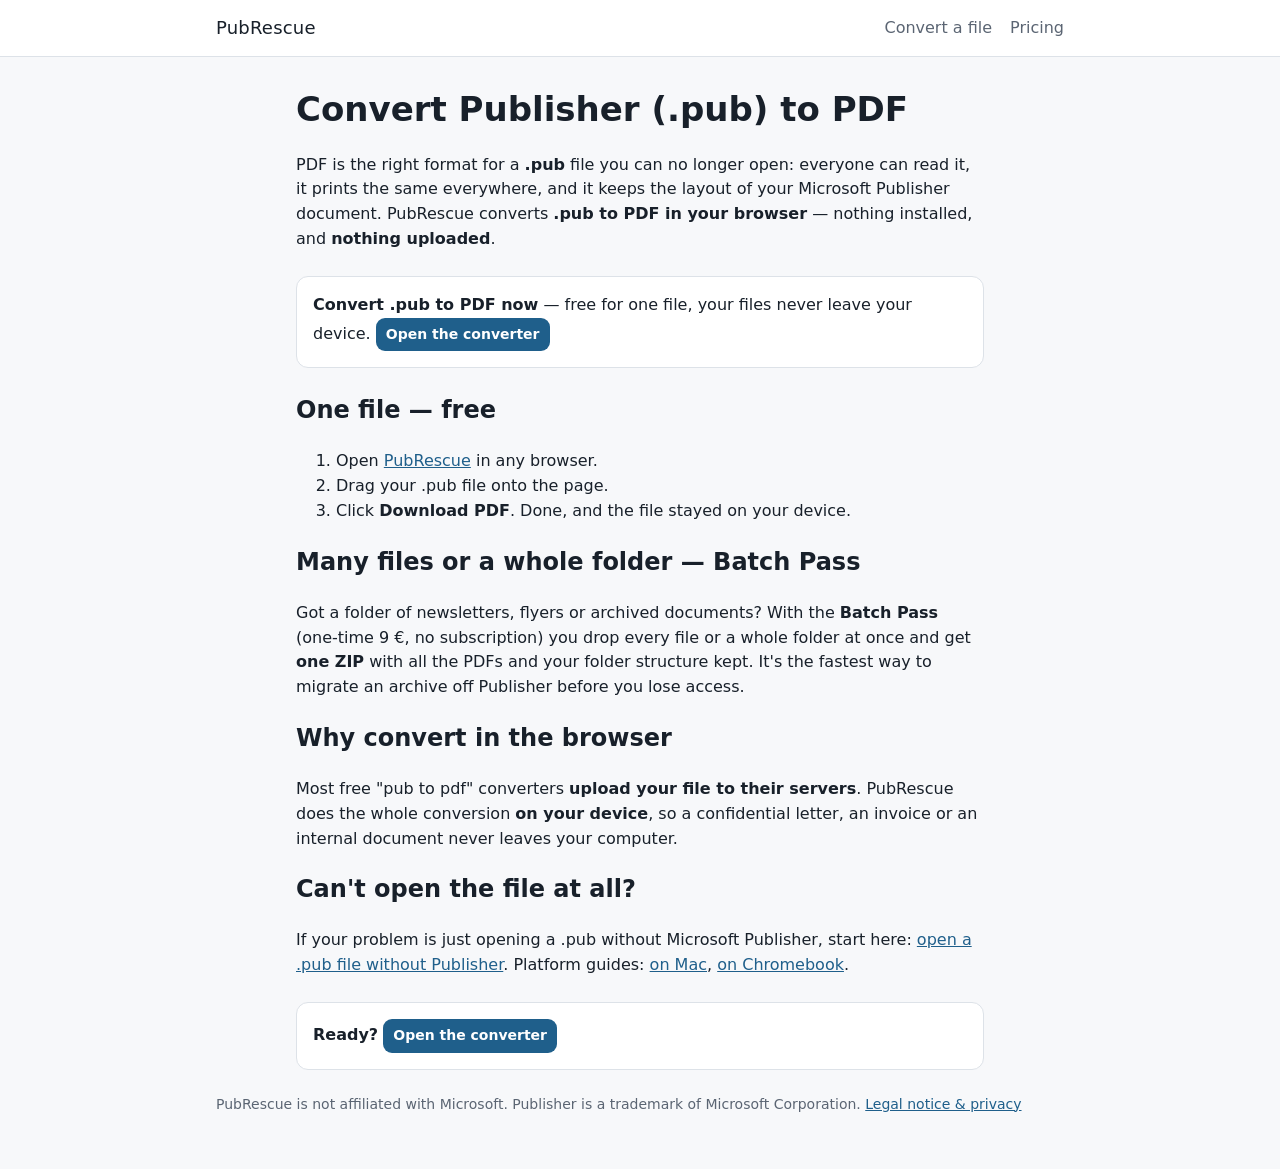
==== convert-publisher-to-pdf.html @ 027fb385 "Ajoute 2 pages SEO anglaises (open .pub without Publisher, convert to PDF free/bulk) + sitemap + lie" ====
<!doctype html>
<html lang="en">
<head>
<meta charset="utf-8">
<meta name="viewport" content="width=device-width, initial-scale=1">
<title>Convert Publisher (.pub) to PDF — Free, and in Bulk</title>
<meta name="description" content="Convert Microsoft Publisher .pub files to PDF in your browser. One file is free; convert many files or whole folders at once with the Batch Pass. Nothing is uploaded — the conversion is local.">
<link rel="canonical" href="https://ycmmm-hub.github.io/pubrescue/convert-publisher-to-pdf.html">
<link rel="icon" href="icons/icon-192.png">
<link rel="stylesheet" href="css/app.css">
<meta property="og:title" content="Convert Publisher (.pub) to PDF — free and in bulk">
<meta property="og:description" content="Convert .pub files to PDF in your browser. One file free, whole folders with the Batch Pass. Nothing uploaded.">
<meta property="og:type" content="website">
<meta property="og:url" content="https://ycmmm-hub.github.io/pubrescue/convert-publisher-to-pdf.html">
<script type="application/ld+json">
{
  "@context": "https://schema.org",
  "@graph": [
    {
      "@type": "HowTo",
      "name": "Convert Publisher to PDF",
      "description": "Convert a Microsoft Publisher (.pub) file to PDF in the browser, one file for free or many at once with the Batch Pass.",
      "totalTime": "PT1M",
      "step": [
        { "@type": "HowToStep", "position": 1, "name": "Open PubRescue", "text": "Open PubRescue in any browser." },
        { "@type": "HowToStep", "position": 2, "name": "Drop your .pub files", "text": "Drag one file, several files, or a whole folder onto the page." },
        { "@type": "HowToStep", "position": 3, "name": "Get your PDFs", "text": "Download a single PDF for free, or one ZIP with every PDF and the folder structure kept, with the Batch Pass." }
      ]
    },
    {
      "@type": "FAQPage",
      "mainEntity": [
        { "@type": "Question", "name": "How do I convert a Publisher file to PDF?", "acceptedAnswer": { "@type": "Answer", "text": "Open PubRescue, drop the .pub file, and download the PDF. It runs in your browser — no Publisher and no install needed." } },
        { "@type": "Question", "name": "Can I convert .pub to PDF for free?", "acceptedAnswer": { "@type": "Answer", "text": "Yes. Converting one file at a time is free. For several files or whole folders at once, the Batch Pass is a one-time 9 euro purchase, no subscription." } },
        { "@type": "Question", "name": "Can I convert many .pub files in bulk?", "acceptedAnswer": { "@type": "Answer", "text": "Yes. With the Batch Pass you can drop several files or a whole folder and get one ZIP that keeps your folder structure." } },
        { "@type": "Question", "name": "Are my files uploaded?", "acceptedAnswer": { "@type": "Answer", "text": "No. The conversion is local, inside your browser. Your files never leave your device." } }
      ]
    }
  ]
}
</script>
</head>
<body>
<header class="top"><div class="wrap"><a class="logo" href="index.html" style="text-decoration:none;color:inherit">PubRescue</a><nav><a href="index.html#tool">Convert a file</a><a href="index.html#pricing">Pricing</a></nav></div></header>
<main class="wrap article">
<h1>Convert Publisher (.pub) to PDF</h1>
<p>PDF is the right format for a <b>.pub</b> file you can no longer open: everyone can read it, it prints the same everywhere, and it keeps the layout of your Microsoft&nbsp;Publisher document. PubRescue converts <b>.pub to PDF in your browser</b> — nothing installed, and <b>nothing uploaded</b>.</p>

<div class="cta"><b>Convert .pub to PDF now</b> — free for one file, your files never leave your device. <a class="btn small" href="index.html#tool">Open the converter</a></div>

<h2>One file — free</h2>
<ol>
<li>Open <a href="index.html">PubRescue</a> in any browser.</li>
<li>Drag your .pub file onto the page.</li>
<li>Click <b>Download PDF</b>. Done, and the file stayed on your device.</li>
</ol>

<h2>Many files or a whole folder — Batch Pass</h2>
<p>Got a folder of newsletters, flyers or archived documents? With the <b>Batch&nbsp;Pass</b> (one-time 9&nbsp;€, no subscription) you drop every file or a whole folder at once and get <b>one ZIP</b> with all the PDFs and your folder structure kept. It's the fastest way to migrate an archive off Publisher before you lose access.</p>

<h2>Why convert in the browser</h2>
<p>Most free "pub to pdf" converters <b>upload your file to their servers</b>. PubRescue does the whole conversion <b>on your device</b>, so a confidential letter, an invoice or an internal document never leaves your computer.</p>

<h2>Can't open the file at all?</h2>
<p>If your problem is just opening a .pub without Microsoft Publisher, start here: <a href="open-pub-file-without-publisher.html">open a .pub file without Publisher</a>. Platform guides: <a href="open-pub-file-on-mac.html">on Mac</a>, <a href="open-pub-file-on-chromebook.html">on Chromebook</a>.</p>

<div class="cta"><b>Ready?</b> <a class="btn small" href="index.html#tool">Open the converter</a></div>
</main>
<footer class="wrap foot"><p>PubRescue is not affiliated with Microsoft. Publisher is a trademark of Microsoft Corporation. <a href="legal.html">Legal notice &amp; privacy</a></p></footer>
<script type="module" src="js/track.js"></script>
</body>
</html>
---- css/app.css ----
[hidden] { display: none !important; }
:root {
  --bg: #f7f8fa; --surface: #ffffff; --text: #18202a; --muted: #5b6573; --line: #dde2e8;
  --accent: #1f5f8b; --accent-ink: #ffffff; --ok: #1d7a46; --err: #b3261e; --drop: #eef4f9;
}
@media (prefers-color-scheme: dark) {
  :root:not([data-theme="light"]) {
    --bg: #111418; --surface: #1a1f25; --text: #e7ebf0; --muted: #9aa5b1; --line: #2c333b;
    --accent: #5fa8dc; --accent-ink: #0b1620; --ok: #59c38a; --err: #ff8a80; --drop: #16232e;
  }
}
:root[data-theme="dark"] {
  --bg: #111418; --surface: #1a1f25; --text: #e7ebf0; --muted: #9aa5b1; --line: #2c333b;
  --accent: #5fa8dc; --accent-ink: #0b1620; --ok: #59c38a; --err: #ff8a80; --drop: #16232e;
}
* { box-sizing: border-box; }
body { margin: 0; background: var(--bg); color: var(--text); font: 16px/1.55 system-ui, -apple-system, "Segoe UI", Roboto, sans-serif; }
.wrap { max-width: 880px; margin: 0 auto; padding: 0 16px; }
a { color: var(--accent); }
.top { background: var(--surface); border-bottom: 1px solid var(--line); }
.top .wrap { display: flex; align-items: center; justify-content: space-between; height: 56px; }
.top nav a { margin-left: 18px; text-decoration: none; color: var(--muted); }
.logo { font-size: 18px; letter-spacing: .2px; }
.hero h1 { font-size: clamp(26px, 5vw, 38px); line-height: 1.15; margin: 36px 0 12px; }
.lead { font-size: 18px; color: var(--muted); margin: 0 0 24px; }
.tool { background: var(--surface); border: 1px solid var(--line); border-radius: 14px; padding: 18px; }
.drop { display: flex; flex-direction: column; align-items: center; justify-content: center; gap: 4px; min-height: 160px;
  border: 2px dashed var(--accent); border-radius: 12px; background: var(--drop); cursor: pointer; text-align: center; padding: 16px; }
.drop.over { filter: brightness(.95); }
.drop-title { font-weight: 600; font-size: 18px; }
.drop-sub { color: var(--muted); }
.tool-actions { display: flex; flex-wrap: wrap; gap: 10px; margin-top: 12px; }
.btn { display: inline-block; border: 0; border-radius: 9px; padding: 10px 16px; background: var(--accent); color: var(--accent-ink);
  font: inherit; font-weight: 600; text-decoration: none; cursor: pointer; }
.btn.ghost { background: transparent; color: var(--accent); border: 1px solid var(--accent); }
.btn.small { padding: 6px 10px; font-size: 14px; }
.link { background: none; border: 0; color: var(--accent); cursor: pointer; font: inherit; padding: 8px 0; text-decoration: underline; }
.summary { color: var(--muted); margin: 12px 0 0; }
.files { list-style: none; padding: 0; margin: 8px 0 0; }
.file { display: grid; grid-template-columns: 1fr auto auto; gap: 4px 12px; align-items: center; padding: 10px 0; border-top: 1px solid var(--line); }
.file .name { font-weight: 600; overflow-wrap: anywhere; }
.file .meta { grid-column: 1; grid-row: 2; color: var(--muted); font-size: 14px; }
.file .status { font-size: 14px; color: var(--muted); }
.file.done .status { color: var(--ok); }
.file.error .status { color: var(--err); }
.file .btn { grid-column: 3; grid-row: 1 / span 2; }
.ok-msg { color: var(--ok); margin: 8px 0 0; }
section { margin: 40px 0; }
.steps li { margin: 6px 0; }
.plans { display: grid; grid-template-columns: repeat(auto-fit, minmax(240px, 1fr)); gap: 16px; }
.plan { background: var(--surface); border: 1px solid var(--line); border-radius: 14px; padding: 18px; }
.plan.featured { border: 2px solid var(--accent); }
.plan h3 { margin: 0; }
.amount { font-size: 30px; font-weight: 700; margin: 6px 0; }
.amount small { font-size: 15px; color: var(--muted); font-weight: 400; }
.plan ul { padding-left: 18px; }
.faq details { background: var(--surface); border: 1px solid var(--line); border-radius: 10px; padding: 12px 14px; margin: 8px 0; }
.faq summary { cursor: pointer; font-weight: 600; }
.foot { color: var(--muted); font-size: 14px; padding-bottom: 40px; }
.modal { position: fixed; inset: 0; background: rgba(0, 0, 0, .45); display: flex; align-items: center; justify-content: center; padding: 16px; }
.modal[hidden] { display: none; }
.card { background: var(--surface); border-radius: 14px; padding: 22px; max-width: 460px; width: 100%; }
.card h2 { margin-top: 0; }
.row { display: flex; gap: 8px; margin-top: 6px; }
.row input { flex: 1; min-width: 0; padding: 10px; border: 1px solid var(--line); border-radius: 9px; background: var(--bg); color: var(--text); font: inherit; }
.code-msg { min-height: 1.4em; font-size: 14px; }
@media (max-width: 520px) {
  .top nav a { margin-left: 10px; font-size: 14px; }
  .file { grid-template-columns: 1fr auto; }
  .file .btn { grid-column: 1 / -1; grid-row: auto; justify-self: start; }
}
.promises { list-style: none; padding: 0; margin: 0 0 22px; }
.promises li { padding-left: 26px; position: relative; margin: 6px 0; }
.promises li::before { content: "✓"; position: absolute; left: 0; color: var(--ok); font-weight: 700; }
.example { display: grid; grid-template-columns: 1fr 260px; gap: 20px; align-items: start; }
.example figure { margin: 0; }
.example img { width: 100%; height: auto; border: 1px solid var(--line); border-radius: 8px; background: #fff; }
.example figcaption { color: var(--muted); font-size: 14px; margin-top: 6px; }
.specs li, .guides li { margin: 6px 0; }
.article { max-width: 720px; }
.article h1 { font-size: clamp(26px, 5vw, 34px); line-height: 1.2; margin-top: 32px; }
.cta { background: var(--surface); border: 1px solid var(--line); border-radius: 12px; padding: 16px; margin: 24px 0; }
@media (max-width: 640px) { .example { grid-template-columns: 1fr; } .example figure { max-width: 260px; } }
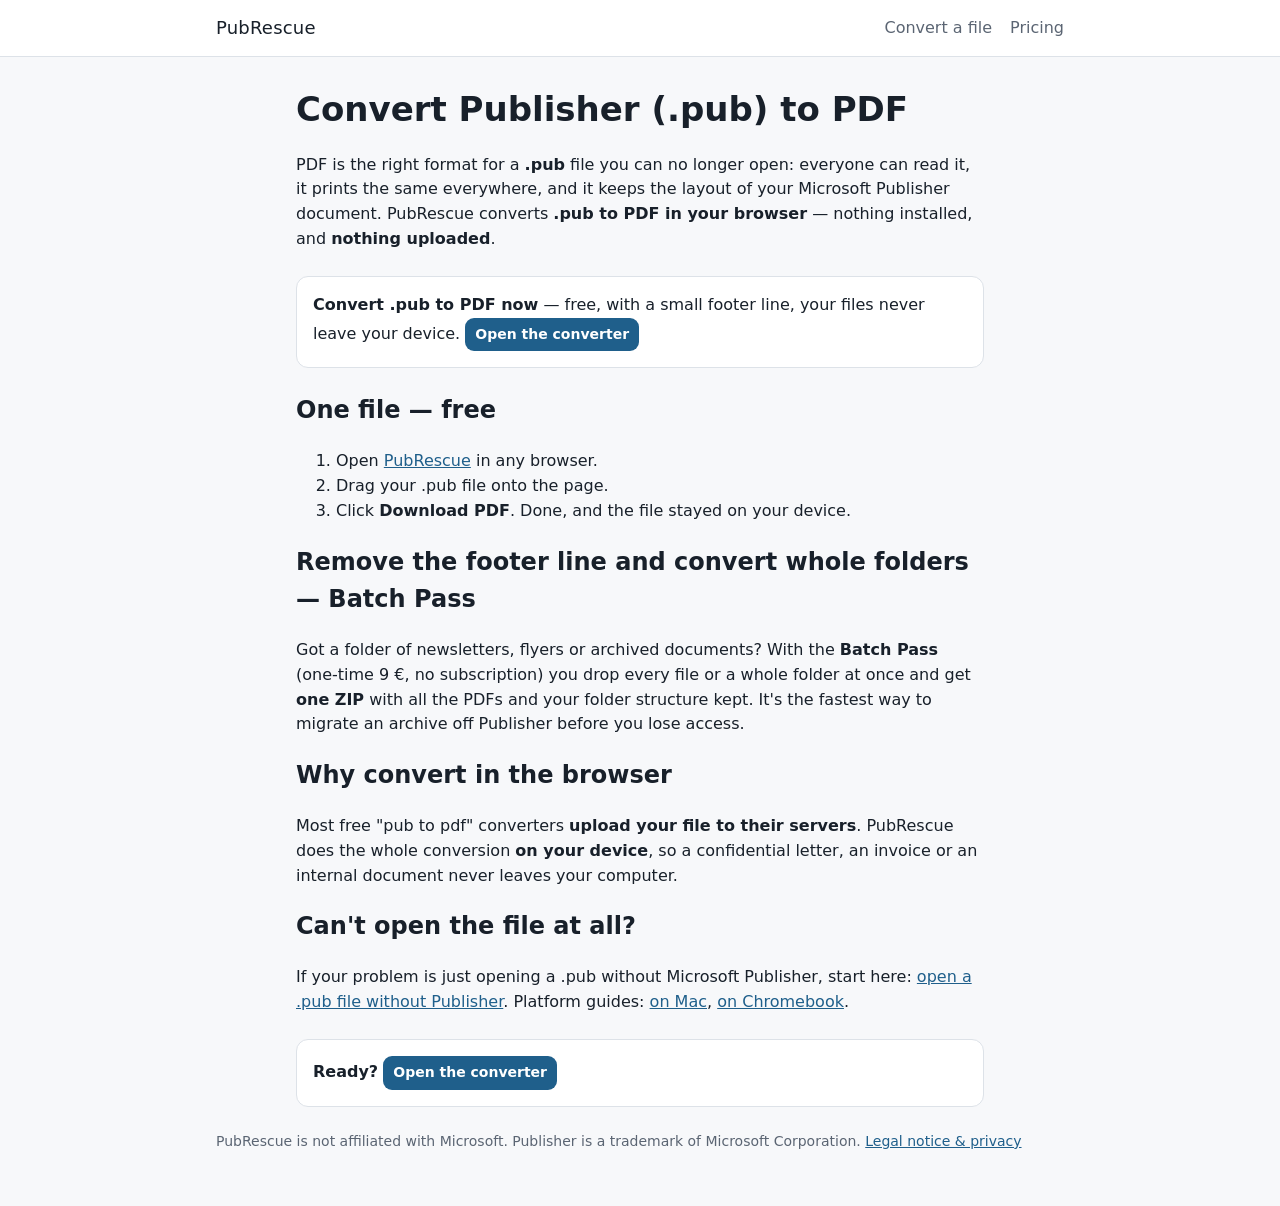
==== commit 678af262: "PubRescue: free conversions for any number of files with a small footer line; the Batch Pass removes" ====
--- a/convert-publisher-to-pdf.html
+++ b/convert-publisher-to-pdf.html
@@ -19,7 +19,7 @@
     {
       "@type": "HowTo",
       "name": "Convert Publisher to PDF",
-      "description": "Convert a Microsoft Publisher (.pub) file to PDF in the browser, one file for free or many at once with the Batch Pass.",
+      "description": "Convert a Microsoft Publisher (.pub) file to PDF in the browser, free, with a small footer line removed by the one-time Batch Pass.",
       "totalTime": "PT1M",
       "step": [
         { "@type": "HowToStep", "position": 1, "name": "Open PubRescue", "text": "Open PubRescue in any browser." },
@@ -31,7 +31,7 @@
       "@type": "FAQPage",
       "mainEntity": [
         { "@type": "Question", "name": "How do I convert a Publisher file to PDF?", "acceptedAnswer": { "@type": "Answer", "text": "Open PubRescue, drop the .pub file, and download the PDF. It runs in your browser — no Publisher and no install needed." } },
-        { "@type": "Question", "name": "Can I convert .pub to PDF for free?", "acceptedAnswer": { "@type": "Answer", "text": "Yes. Converting one file at a time is free. For several files or whole folders at once, the Batch Pass is a one-time 9 euro purchase, no subscription." } },
+        { "@type": "Question", "name": "Can I convert .pub to PDF for free?", "acceptedAnswer": { "@type": "Answer", "text": "Yes. Converting is free; each PDF carries a small footer line. The Batch Pass, a one-time 9 € payment with no subscription, removes it and converts whole folders at once into one ZIP." } },
         { "@type": "Question", "name": "Can I convert many .pub files in bulk?", "acceptedAnswer": { "@type": "Answer", "text": "Yes. With the Batch Pass you can drop several files or a whole folder and get one ZIP that keeps your folder structure." } },
         { "@type": "Question", "name": "Are my files uploaded?", "acceptedAnswer": { "@type": "Answer", "text": "No. The conversion is local, inside your browser. Your files never leave your device." } }
       ]
@@ -46,7 +46,7 @@
 <h1>Convert Publisher (.pub) to PDF</h1>
 <p>PDF is the right format for a <b>.pub</b> file you can no longer open: everyone can read it, it prints the same everywhere, and it keeps the layout of your Microsoft&nbsp;Publisher document. PubRescue converts <b>.pub to PDF in your browser</b> — nothing installed, and <b>nothing uploaded</b>.</p>
 
-<div class="cta"><b>Convert .pub to PDF now</b> — free for one file, your files never leave your device. <a class="btn small" href="index.html#tool">Open the converter</a></div>
+<div class="cta"><b>Convert .pub to PDF now</b> — free, with a small footer line, your files never leave your device. <a class="btn small" href="index.html#tool">Open the converter</a></div>
 
 <h2>One file — free</h2>
 <ol>
@@ -55,7 +55,7 @@
 <li>Click <b>Download PDF</b>. Done, and the file stayed on your device.</li>
 </ol>
 
-<h2>Many files or a whole folder — Batch Pass</h2>
+<h2>Remove the footer line and convert whole folders — Batch Pass</h2>
 <p>Got a folder of newsletters, flyers or archived documents? With the <b>Batch&nbsp;Pass</b> (one-time 9&nbsp;€, no subscription) you drop every file or a whole folder at once and get <b>one ZIP</b> with all the PDFs and your folder structure kept. It's the fastest way to migrate an archive off Publisher before you lose access.</p>
 
 <h2>Why convert in the browser</h2>
